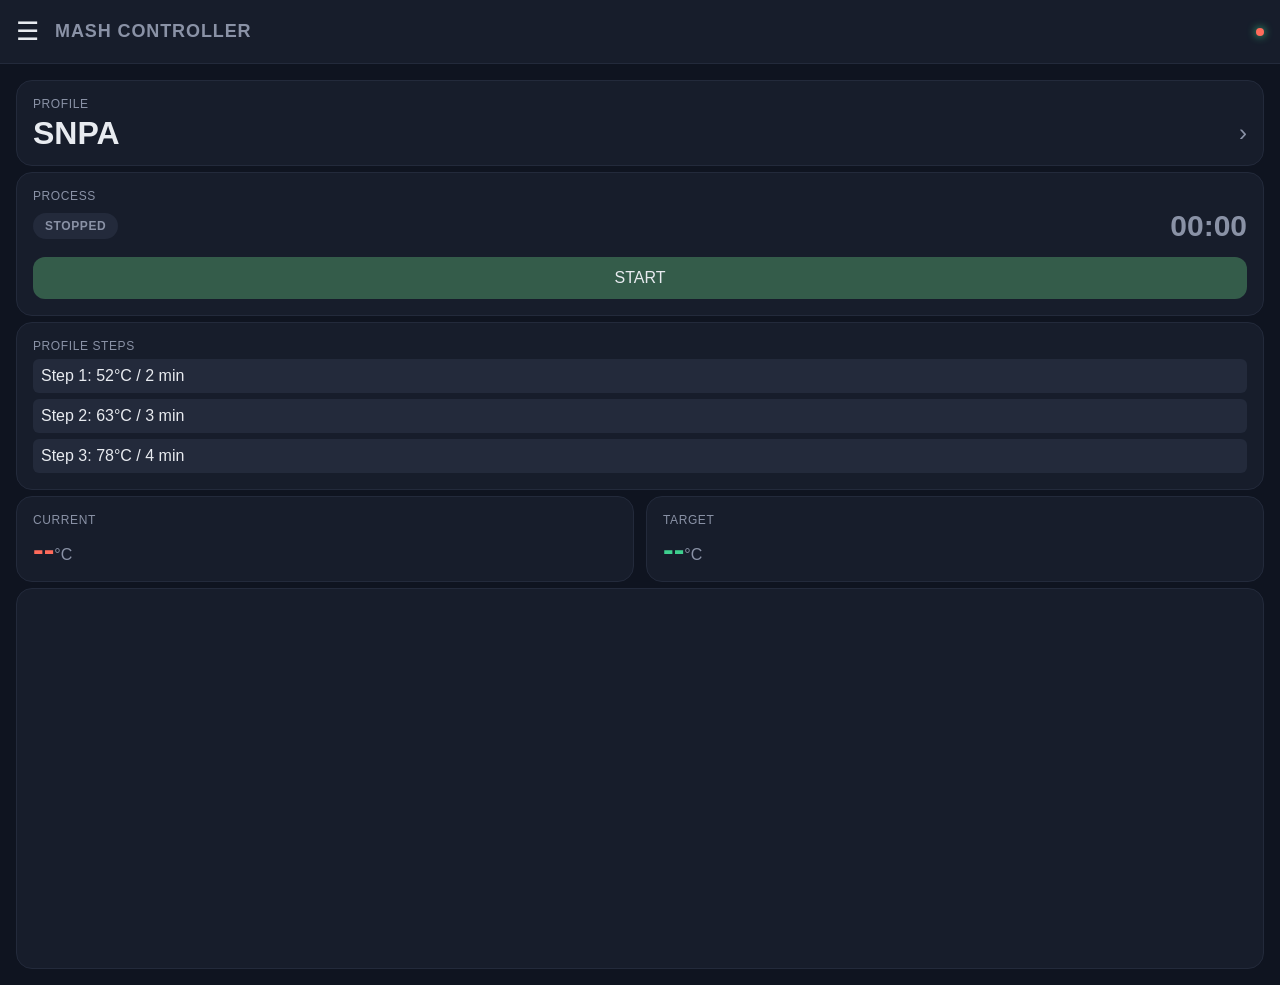
==== MashController/data/index.html @ 5d10b762 "initial upload" ====
<!DOCTYPE html>
<html lang="en">
<head>
  <meta charset="utf-8">
  <meta name="viewport" content="width=device-width, initial-scale=1.0, maximum-scale=1.0">
  <title>Mash Controller</title>
  <script src="chart.js"></script>

  
  <link rel="stylesheet" href="style.css">
</head>

<body>

<!-- Drawer menu -->
<div id="sideMenu">
  <h2>Menu</h2>
  <div class="menu-item" onclick="openScreen('main')">Главный экран</div>
  <div class="menu-item" onclick="openScreen('profiles')">Профили</div>
  <div class="menu-item" onclick="openScreen('settings')">Настройки</div>
</div>

<!-- Header -->
<div class="header">
  <span id="menuBtn">☰</span>
  <h1>Mash Controller</h1>
  <span class="status-dot" id="statusDot"></span>
</div>

<!-- MAIN SCREEN -->
<div id="main" class="screen active">

	<div class="stat-card profile-picker" onclick="openProfilePicker()">
	  <div class="label">Profile</div>
	  <div class="value-row">
	    <div class="value" id="activeProfileName">--</div>
	    <span class="chevron">›</span>
	  </div>
	</div>

	<div class="stat-card">
	  <div class="label">Process</div>

	  <div class="state-row">
		<span class="state-badge" id="stateBadge">Stopped</span>
		<span class="remaining-time inactive" id="remainingTime">00:00</span>
	  </div>

	  <div class="btn-row">
		<button class="btn green" id="btnStart" onclick="startSelectedProfile()">START</button>
		<button class="btn hidden" id="btnPause" onclick="pauseProfile()">PAUSE</button>
		<button class="btn green hidden" id="btnResume" onclick="resumeProfile()">RESUME</button>
		<button class="btn gray hidden" id="btnSkip" onclick="skipStep()">SKIP</button>
		<button class="btn hidden" id="btnStop" onclick="stopProfile()">STOP</button>
	  </div>
  </div>

	<div class="stat-card">
	  <div class="label">Profile Steps</div>
	  <div id="mainStepsContainer"></div>
	</div>

  <div class="stats-row">
    <div class="stat-card current">
      <div class="label">Current</div>
      <div class="value"><span id="curTemp">--</span><span class="unit">°C</span></div>
    </div>
    <div class="stat-card target">
      <div class="label">Target</div>
      <div class="value"><span id="targetTemp">--</span><span class="unit">°C</span></div>
    </div>
  </div>

  <div class="chart-card">
    <div class="chart-wrap">
      <canvas id="tempChart"></canvas>
    </div>
  </div>

</div>

<!-- PROFILES SCREEN -->
<div id="profiles" class="screen">

  <div class="stat-card">
    <div class="label">Редактор профилей</div>

    <!-- Выбор профиля -->
	<div class="profile-header">
		<div class="profile-select-row">

		  <select id="profileSelect" class="input-dark profile-select"></select>

		  <button class="btn green profile-add-btn" onclick="addProfile()">
			<span style="font-size:16px; line-height:0;">✚</span>
		  </button>

                  <!-- Кнопка удаления профиля -->
                  <button class="btn-trash profile-delete-btn" onclick="deleteProfile()">🗑
                </button>
		</div>
               
		
	</div>

	<!-- Имя профиля -->
			<div class="label-small">Имя профиля</div>
	<input id="profileName" class="input-dark" type="text" 
		   placeholder="Имя профиля" 
		   onchange="updateProfileName(this.value)"
		   style="margin-bottom:12px">

    <!-- Контейнер шагов -->
    <div id="stepsContainer"></div>

    <div style="margin-top:16px;">
      <button class="btn green" onclick="addStep()">Добавить шаг</button>
      <button class="btn" onclick="saveProfiles()">Сохранить</button>
    </div>
  </div>

</div>


<!-- SETTINGS SCREEN -->
<div id="settings" class="screen">
  <div class="stat-card">
    <div class="label">Settings</div>
    <p>General settings (hysteresis etc.)</p>
  </div>
</div>

<!-- Profile picker modal -->
<div id="profilePickerOverlay" class="modal-overlay" onclick="closeProfilePicker(event)">
  <div class="modal-sheet">
    <h2>Select Profile</h2>
    <div id="profilePickerList"></div>
  </div>
</div>

  <script src="script.js"></script>
</body>
</html>
---- MashController/data/style.css ----
:root {
      --bg: #0f1420;
      --card: #171d2b;
      --accent: #ff6b5b;
      --accent2: #3ecf8e;
      --text: #e8ebf0;
      --text-dim: #8a92a6;
      --border: #232a3b;
    }

    * { box-sizing: border-box; margin: 0; padding: 0; }

    body {
      background: var(--bg);
      color: var(--text);
      font-family: -apple-system, BlinkMacSystemFont, "Segoe UI", Roboto, sans-serif;
      min-height: 100vh;
      padding: 0;
    }

    /* Drawer menu */
    #sideMenu {
      position: fixed;
      top: 0;
      left: 0;
      width: 260px;
      height: 100%;
      background: var(--card);
      border-right: 1px solid var(--border);
      transform: translateX(-260px);
      transition: 0.3s;
      padding: 20px;
      z-index: 1000;
    }

    #sideMenu.open {
      transform: translateX(0);
    }

    #sideMenu h2 {
      margin-bottom: 20px;
      font-size: 16px;
      color: var(--text-dim);
      text-transform: uppercase;
    }

    .menu-item {
      padding: 12px 0;
      font-size: 16px;
      cursor: pointer;
      color: var(--text);
    }

    .menu-item:hover {
      color: var(--accent2);
    }

    /* Header */
    .header {
      display: flex;
      align-items: center;
      gap: 16px;
      padding: 16px;
      background: var(--card);
      border-bottom: 1px solid var(--border);
    }

    #menuBtn {
      font-size: 26px;
      cursor: pointer;
    }

    .header h1 {
      font-size: 18px;
      font-weight: 600;
      color: var(--text-dim);
      text-transform: uppercase;
      letter-spacing: 0.05em;
    }

    .status-dot {
      width: 8px;
      height: 8px;
      border-radius: 50%;
      background: var(--accent2);
      display: inline-block;
      box-shadow: 0 0 8px var(--accent2);
      margin-left: auto;
    }

    /* Screens */
    .screen {
      display: none;
      padding: 16px;
    }

    .screen.active {
      display: block;
    }

    /* Your original styles */
    .stats-row {
      display: flex;
      gap: 12px;
    }

    .stat-card {
      background: var(--card);
      border: 1px solid var(--border);
      border-radius: 16px;
      padding: 16px;
      flex: 1;
	  margin-bottom: 6px;
    }

    .stat-card .label {
      font-size: 12px;
      color: var(--text-dim);
      text-transform: uppercase;
      letter-spacing: 0.05em;
      margin-bottom: 6px;
    }

    .stat-card .value {
      font-size: 32px;
      font-weight: 700;
      line-height: 1;
    }

    .stat-card .value .unit {
      font-size: 16px;
      color: var(--text-dim);
      font-weight: 400;
    }

    .stat-card.current .value { color: var(--accent); }
    .stat-card.target .value { color: var(--accent2); }

    .chart-card {
      background: var(--card);
      border: 1px solid var(--border);
      border-radius: 16px;
      padding: 16px;
      flex: 1;
      min-height: 0;
      display: flex;
      flex-direction: column;
    }

    .chart-wrap {
      position: relative;
      width: 100%;
      aspect-ratio: 3.5 / 1;
    }

	.profile-header {
	  margin-bottom: 20px;
	  padding-bottom: 12px;
	  border-bottom: 1px solid var(--border);
	}
	
	.input-dark {
	  width: 100%;
	  padding: 10px 12px;
	  background: var(--card);
	  border: 1px solid var(--border);
	  border-radius: 12px;
	  color: var(--text);
	  font-size: 16px;
	  outline: none;
	  margin-bottom: 10px;
	}

	.input-dark:focus {
	  border-color: var(--accent2);
	}

	.btn {
	  background: #2a3144;        /* спокойный тёмный */
	  border: none;
	  padding: 12px 18px;
	  border-radius: 12px;
	  color: var(--text);
	  font-size: 16px;
	  cursor: pointer;
	  transition: 0.2s;
	}

	.btn:hover {
	  background: #3a4258;
	}

	.btn.green {
	  background: #345c4a;        /* приглушённый зелёный */
	}

	.btn.green:hover {
	  background: #3e6d57;
	}

	.btn.gray {
	  background: #232a3b;
	}

	.btn.gray:hover {
	  background: #2d3547;
	}

	.input-small {
	  width: 100%;
	  padding: 8px 10px;
	  background: var(--card);
	  border: 1px solid var(--border);
	  border-radius: 10px;
	  color: var(--text);
	  font-size: 14px;     /* уменьшенный размер */
	  outline: none;
	}

	.input-small:focus {
	  border-color: var(--accent2);
	}

	.label-small {
	  font-size: 11px;     /* меньше, чем обычная label */
	  color: var(--text-dim);
	  text-transform: uppercase;
	  letter-spacing: 0.05em;
	}

	.btn-trash {
	  background: #232a3b;
	  border: none;
	  width: 36px;
	  height: 36px;
	  border-radius: 10px;
	  display: flex;
	  align-items: center;
	  justify-content: center;
	  cursor: pointer;
	  transition: 0.2s;
	  color: var(--text-dim);
	  font-size: 20px; /* крупная иконка */
	}

	.btn-trash:hover {
	  background: #2d3547;
	  color: var(--accent);
	}

.profile-select-row {
  display: flex;
  gap: 10px;
  margin-bottom: 16px;
  align-items: center;
}
.profile-select {
  flex: 1;
}
.profile-add-btn {
  width: 52px;
}
.profile-delete-btn {
  width: 48px;
}

.state-row {
  display: flex;
  justify-content: space-between;
  align-items: center;
  margin-bottom: 14px;
}

.state-badge {
  padding: 6px 12px;
  border-radius: 999px;
  font-size: 12px;
  font-weight: 600;
  text-transform: uppercase;
  letter-spacing: 0.05em;
  background: #232a3b;
  color: var(--text-dim);
}

.state-badge.running {
  background: #345c4a;
  color: var(--accent2);
}

.state-badge.paused {
  background: #4a4325;
  color: #e8c547;
}

.remaining-time {
  font-size: 30px;
  font-weight: 700;
  font-variant-numeric: tabular-nums;
  color: var(--text);
}

.btn-row {
  display: flex;
  gap: 8px;
  flex-wrap: wrap;
}

.btn-row .btn {
  flex: 1;
  min-width: 80px;
}

.btn.gray {
  background: #232a3b;
}

.btn.gray:hover {
  background: #2d3547;
}

.hidden {
  display: none !important;
}

.profile-picker {
  cursor: pointer;
  transition: 0.2s;
}

.profile-picker:active {
  background: #1c2334;
}

.value-row {
  display: flex;
  justify-content: space-between;
  align-items: center;
}

.chevron {
  font-size: 24px;
  color: var(--text-dim);
}

.modal-overlay {
  display: none;
  position: fixed;
  top: 0;
  left: 0;
  width: 100%;
  height: 100%;
  background: rgba(0, 0, 0, 0.5);
  z-index: 2000;
  align-items: flex-end;
}

.modal-overlay.open {
  display: flex;
}

.modal-sheet {
  background: var(--card);
  border-radius: 20px 20px 0 0;
  border: 1px solid var(--border);
  border-bottom: none;
  padding: 20px;
  width: 100%;
  max-height: 70vh;
  overflow-y: auto;
}

.modal-sheet h2 {
  font-size: 16px;
  color: var(--text-dim);
  text-transform: uppercase;
  letter-spacing: 0.05em;
  margin-bottom: 16px;
}

.profile-option {
  padding: 14px 12px;
  border-radius: 12px;
  font-size: 16px;
  cursor: pointer;
  margin-bottom: 6px;
  transition: 0.2s;
}

.profile-option:hover {
  background: #232a3b;
}

.profile-option.selected {
  background: #345c4a;
  color: var(--accent2);
}

.profile-picker.disabled {
  cursor: not-allowed;
  opacity: 0.5;
}

.profile-picker.disabled .chevron {
  display: none;
}

.remaining-time.inactive {
  color: var(--text-dim);
}
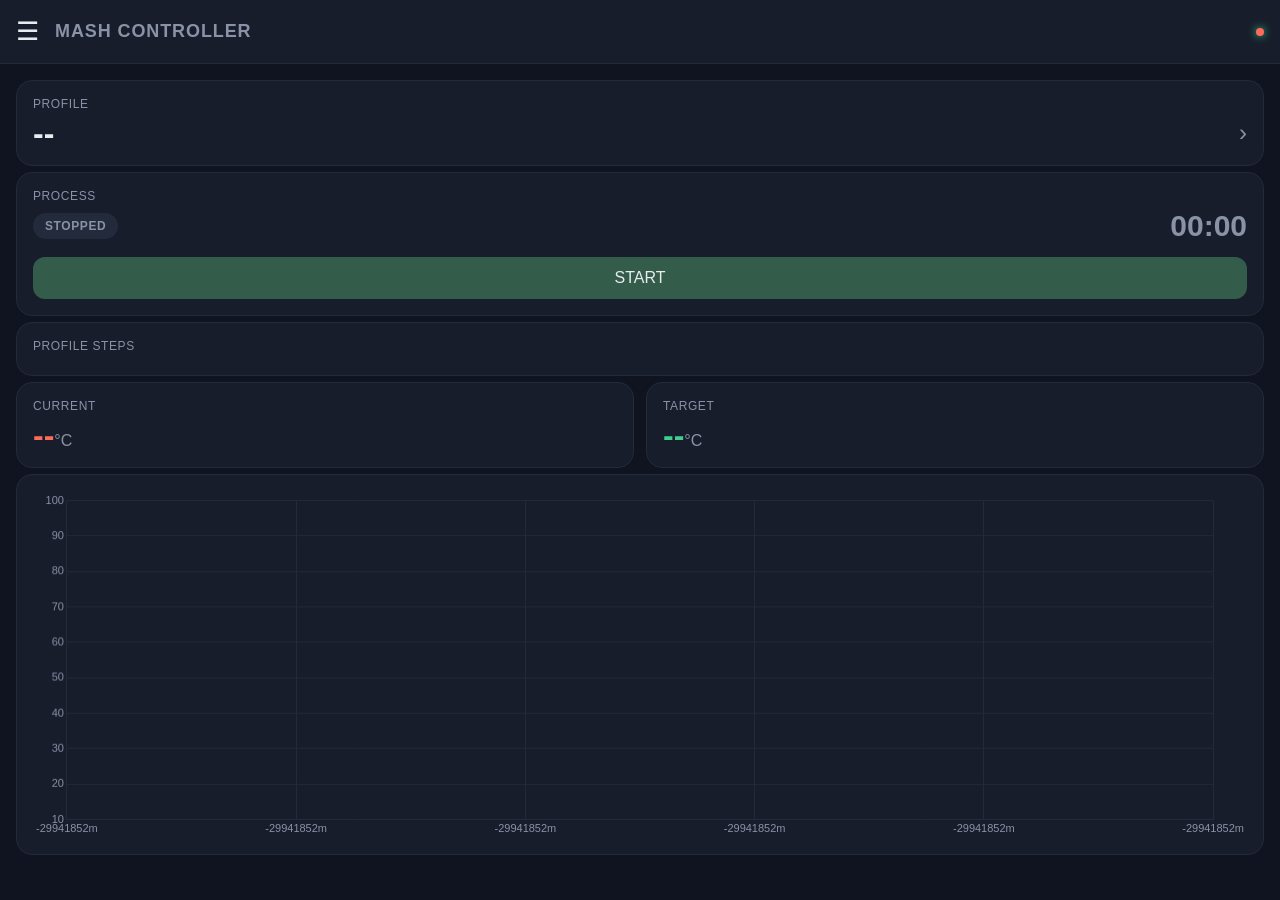
==== commit be071937: "Eeprom added" ====
--- a/MashController/data/index.html
+++ b/MashController/data/index.html
@@ -83,44 +83,47 @@
 <div id="profiles" class="screen">
 
   <div class="stat-card">
-    <div class="label">Редактор профилей</div>
+	<div class="label">Profiles Editor</div>
+	  <div id="profilesLocked" class="editor-locked hidden">
+		Stop the process to edit profiles.
+	  </div>
+	<div id="profilesEditor">
+		<!-- Выбор профиля -->
+		<div class="profile-header">
+			<div class="profile-select-row">
 
-    <!-- Выбор профиля -->
-	<div class="profile-header">
-		<div class="profile-select-row">
+			  <select id="profileSelect" class="input-dark profile-select"></select>
 
-		  <select id="profileSelect" class="input-dark profile-select"></select>
+			  <button class="btn green profile-add-btn" onclick="addProfile()">
+				<span style="font-size:16px; line-height:0;">✚</span>
+			  </button>
 
-		  <button class="btn green profile-add-btn" onclick="addProfile()">
-			<span style="font-size:16px; line-height:0;">✚</span>
-		  </button>
+					  <!-- Кнопка удаления профиля -->
+					  <button class="btn-trash profile-delete-btn" onclick="deleteProfile()">🗑
+					</button>
+			</div>
+				   
+			
+		</div>
 
-                  <!-- Кнопка удаления профиля -->
-                  <button class="btn-trash profile-delete-btn" onclick="deleteProfile()">🗑
-                </button>
+		<!-- Имя профиля -->
+				<div class="label-small">Profile Name</div>
+		<input id="profileName" class="input-dark" type="text" 
+			   placeholder="Имя профиля" 
+			   onchange="updateProfileName(this.value)"
+			   style="margin-bottom:12px">
+
+		<!-- Контейнер шагов -->
+		<div id="stepsContainer"></div>
+
+		<div class="profile-actions">
+		  <button class="btn green" onclick="addStep()">Add step</button>
+		  <button class="btn" onclick="saveProfiles()">Save Profiles</button>
 		</div>
-               
-		
+	  </div>
 	</div>
-
-	<!-- Имя профиля -->
-			<div class="label-small">Имя профиля</div>
-	<input id="profileName" class="input-dark" type="text" 
-		   placeholder="Имя профиля" 
-		   onchange="updateProfileName(this.value)"
-		   style="margin-bottom:12px">
-
-    <!-- Контейнер шагов -->
-    <div id="stepsContainer"></div>
-
-    <div style="margin-top:16px;">
-      <button class="btn green" onclick="addStep()">Добавить шаг</button>
-      <button class="btn" onclick="saveProfiles()">Сохранить</button>
-    </div>
-  </div>
-
 </div>
-
+	
 
 <!-- SETTINGS SCREEN -->
 <div id="settings" class="screen">
@@ -138,6 +141,23 @@
   </div>
 </div>
 
+<div id="toastContainer"></div>
+
+<div id="confirmOverlay" class="confirm-overlay hidden">
+    <div class="confirm-modal">
+        <h3 id="confirmTitle">Confirm Action</h3>
+
+        <p id="confirmMessage">
+            Are you sure?
+        </p>
+
+        <div class="confirm-actions">
+			<button id="confirmCancel" class="btn">Cancel</button>
+			<button id="confirmOk" class="btn">Confirm</button>        
+		</div>
+    </div>
+</div>
+
   <script src="script.js"></script>
 </body>
 </html>
--- a/MashController/data/style.css
+++ b/MashController/data/style.css
@@ -407,3 +407,261 @@
 .remaining-time.inactive {
   color: var(--text-dim);
 }
+
+#toastContainer {
+  position: fixed;
+  bottom: 20px;
+  left: 50%;
+  transform: translateX(-50%);
+  z-index: 3000;
+  display: flex;
+  flex-direction: column;
+  gap: 8px;
+  align-items: center;
+  pointer-events: none;
+}
+
+.toast {
+  background: var(--card);
+  border: 1px solid var(--border);
+  border-left: 3px solid var(--accent2);
+  border-radius: 12px;
+  padding: 12px 18px;
+  color: var(--text);
+  font-size: 14px;
+  box-shadow: 0 4px 16px rgba(0, 0, 0, 0.3);
+  opacity: 0;
+  transform: translateY(10px);
+  transition: 0.25s ease;
+  max-width: 90vw;
+}
+
+.toast.show {
+  opacity: 1;
+  transform: translateY(0);
+}
+
+.toast.error {
+  border-left-color: var(--accent);
+}
+
+.main-step {
+    display: flex;
+    align-items: center;
+    gap: 14px;
+    padding: 14px;
+    margin-top: 8px;
+
+    background: #1f2635;
+    border: 1px solid var(--border);
+    border-radius: 14px;
+
+    transition: all .2s ease;
+}
+
+.main-step.active {
+    background: rgba(62,207,142,.08);
+    border-color: var(--accent2);
+    box-shadow: 0 0 12px rgba(62,207,142,.18);
+}
+
+.main-step.completed {
+    opacity: .65;
+}
+
+.step-badge {
+    width: 40px;
+    height: 40px;
+
+    border-radius: 50%;
+
+    display: flex;
+    align-items: center;
+    justify-content: center;
+
+    font-weight: 700;
+
+    background: #2a3348;
+    border: 2px solid var(--border);
+
+    flex-shrink: 0;
+}
+
+.main-step.active .step-badge {
+    background: var(--accent2);
+    color: #111;
+    border-color: var(--accent2);
+}
+
+.step-info {
+    flex: 1;
+}
+
+.step-values {
+    display: flex;
+    gap: 10px;
+}
+
+.step-temp {
+    font-size: 18px;
+    font-weight: 700;
+    color: var(--accent2);
+
+    padding: 6px 12px;
+    border-radius: 999px;
+    background: rgba(62,207,142,.12);
+}
+
+.step-time {
+    font-size: 15px;
+    font-weight: 600;
+
+    padding: 6px 12px;
+    border-radius: 999px;
+    background: rgba(255,255,255,.06);
+}
+
+.confirm-overlay {
+    position: fixed;
+    inset: 0;
+
+    background: rgba(0,0,0,.65);
+
+    display: flex;
+    align-items: center;
+    justify-content: center;
+
+    z-index: 2000;
+
+    backdrop-filter: blur(4px);
+}
+
+.confirm-overlay.hidden {
+    display: none;
+}
+
+.confirm-modal {
+    width: min(420px, 90vw);
+
+    background: var(--panel);
+    border: 1px solid var(--border);
+    border-radius: 18px;
+
+    padding: 24px;
+
+    box-shadow:
+        0 20px 60px rgba(0,0,0,.5);
+}
+
+.confirm-modal h3 {
+    margin: 0 0 12px 0;
+    font-size: 1.2rem;
+}
+
+.confirm-modal p {
+    color: var(--text-dim);
+    margin-bottom: 20px;
+}
+
+.confirm-actions {
+    display: flex;
+    justify-content: flex-end;
+    gap: 10px;
+}
+
+#confirmCancel {
+    background: #3b455c;
+    color: white;
+}
+
+#confirmCancel:hover {
+    background: #4a5670;
+}
+
+#confirmOk {
+    background: #d9534f;
+    color: white;
+}
+
+#confirmOk:hover {
+    background: #c9302c;
+}
+
+.editor-disabled {
+    opacity: 0.45;
+    pointer-events: none;
+    filter: grayscale(0.3);
+}
+
+.editor-locked {
+    margin-top: 16px;
+    padding: 14px;
+
+    border-radius: 12px;
+    border: 1px solid #5b4f26;
+
+    background: rgba(255, 193, 7, 0.08);
+    color: #ffcc4d;
+
+    text-align: center;
+    font-weight: 600;
+}
+
+.profile-step-card {
+    margin-top: 12px;
+    padding: 16px;
+
+    background: #1f2635;
+    border: 1px solid var(--border);
+    border-radius: 14px;
+}
+
+.profile-step-header {
+    display: flex;
+    justify-content: space-between;
+    align-items: center;
+
+    margin-bottom: 14px;
+}
+
+.profile-step-number {
+    font-size: 14px;
+    font-weight: 700;
+    color: var(--accent2);
+
+    padding: 6px 12px;
+
+    border-radius: 999px;
+
+    background: rgba(62,207,142,.12);
+}
+
+.profile-step-grid {
+    display: grid;
+    grid-template-columns: 1fr 1fr;
+    gap: 12px;
+}
+
+.profile-header {
+    margin-bottom: 16px;
+}
+
+.profile-select {
+    height: 46px;
+    font-weight: 600;
+}
+
+.profile-actions {
+    display: flex;
+    gap: 10px;
+    margin-top: 18px;
+}
+
+.profile-actions .btn {
+    flex: 1;
+}
+
+button:disabled {
+    opacity: 0.5;
+    cursor: not-allowed;
+}
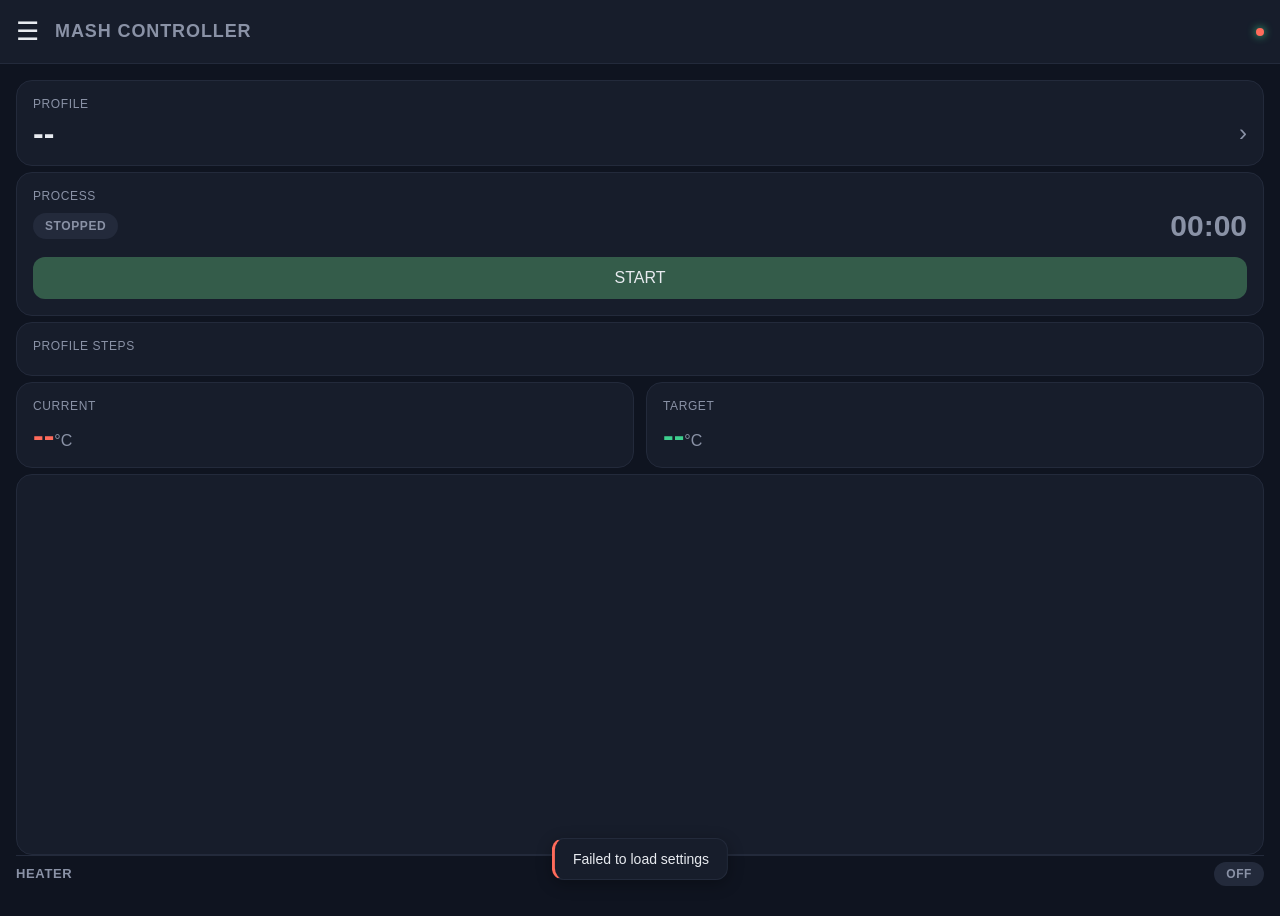
==== commit 219839ba: "Settings added" ====
--- a/MashController/data/index.html
+++ b/MashController/data/index.html
@@ -15,9 +15,9 @@
 <!-- Drawer menu -->
 <div id="sideMenu">
   <h2>Menu</h2>
-  <div class="menu-item" onclick="openScreen('main')">Главный экран</div>
-  <div class="menu-item" onclick="openScreen('profiles')">Профили</div>
-  <div class="menu-item" onclick="openScreen('settings')">Настройки</div>
+  <div class="menu-item" onclick="openScreen('main')">Home</div>
+  <div class="menu-item" onclick="openScreen('profiles')">Ptofiles</div>
+  <div class="menu-item" onclick="openScreen('settings')">Settings</div>
 </div>
 
 <!-- Header -->
@@ -45,7 +45,6 @@
 		<span class="state-badge" id="stateBadge">Stopped</span>
 		<span class="remaining-time inactive" id="remainingTime">00:00</span>
 	  </div>
-
 	  <div class="btn-row">
 		<button class="btn green" id="btnStart" onclick="startSelectedProfile()">START</button>
 		<button class="btn hidden" id="btnPause" onclick="pauseProfile()">PAUSE</button>
@@ -76,6 +75,11 @@
       <canvas id="tempChart"></canvas>
     </div>
   </div>
+
+	<div class="heater-row">
+		<span class="heater-label">Heater</span>
+		<span class="heater-badge off" id="heaterBadge">OFF</span>
+	</div>
 
 </div>
 
@@ -127,10 +131,100 @@
 
 <!-- SETTINGS SCREEN -->
 <div id="settings" class="screen">
-  <div class="stat-card">
-    <div class="label">Settings</div>
-    <p>General settings (hysteresis etc.)</p>
-  </div>
+
+  <div class="stat-card">
+    <div class="label">Temperature Control</div>
+
+    <div class="settings-group">
+
+      <div class="setting-row">
+        <div>
+          <div class="setting-title">Heater Hysteresis</div>
+          <div class="setting-desc">
+            Temperature band before heater switches.
+          </div>
+        </div>
+
+        <input
+          id="setHysteresis"
+          class="input-small"
+          type="number"
+          step="0.1"
+          min="0.1"
+          max="5.0">
+      </div>
+
+    </div>
+  </div>
+
+  <div class="stat-card">
+    <div class="label">Mixer</div>
+
+    <div class="settings-group">
+
+      <div class="setting-row">
+        <div>
+          <div class="setting-title">Run Duration</div>
+          <div class="setting-desc">
+            Mixer run time in seconds.
+          </div>
+        </div>
+
+        <input
+          id="setMixerDuration"
+          class="input-small"
+          type="number"
+          min="1"
+          max="300">
+      </div>
+
+      <div class="setting-row">
+        <div>
+          <div class="setting-title">Power</div>
+          <div class="setting-desc">
+            PWM duty cycle percentage.
+          </div>
+        </div>
+
+        <input
+          id="setMixerPower"
+          class="input-small"
+          type="number"
+          min="0"
+          max="100">
+      </div>
+
+    </div>
+  </div>
+
+  <div class="stat-card">
+    <div class="label">Network</div>
+
+    <div class="settings-group">
+
+      <div class="label-small">WiFi SSID</div>
+      <input
+        id="setWifiSsid"
+        class="input-dark"
+        type="text">
+
+      <div class="label-small" style="margin-top:12px;">
+        WiFi Password
+      </div>
+
+      <input
+        id="setWifiPass"
+        class="input-dark"
+        type="password"
+        placeholder="Leave empty to keep unchanged">
+    </div>
+  </div>
+
+  <button class="btn green settings-save-btn"
+          onclick="saveSettings()">
+    Save Settings
+  </button>
+
 </div>
 
 <!-- Profile picker modal -->
--- a/MashController/data/style.css
+++ b/MashController/data/style.css
@@ -665,3 +665,73 @@
     opacity: 0.5;
     cursor: not-allowed;
 }
+
+.heater-row {
+    display: flex;
+    justify-content: space-between;
+    align-items: center;
+    margin-bottom: 14px;
+    padding-top: 6px;
+    border-top: 1px solid var(--border);
+}
+
+.heater-label {
+    color: var(--text-dim);
+    font-size: 13px;
+    font-weight: 600;
+    text-transform: uppercase;
+    letter-spacing: 0.05em;
+}
+
+.heater-badge {
+    padding: 5px 12px;
+    border-radius: 999px;
+    font-size: 12px;
+    font-weight: 700;
+    text-transform: uppercase;
+    letter-spacing: 0.05em;
+    background: #232a3b;
+}
+
+.heater-badge.on {
+    background: rgba(255,107,91,.15);
+    color: var(--accent);
+    box-shadow: 0 0 10px rgba(255,107,91,.18);
+}
+
+.heater-badge.off {
+    color: var(--text-dim);
+}
+
+.settings-group {
+    display: flex;
+    flex-direction: column;
+    gap: 14px;
+}
+
+.setting-row {
+    display: flex;
+    align-items: center;
+    justify-content: space-between;
+    gap: 16px;
+}
+
+.setting-title {
+    font-weight: 600;
+}
+
+.setting-desc {
+    color: var(--text-dim);
+    font-size: 12px;
+    margin-top: 2px;
+}
+
+.setting-row input {
+    width: 100px;
+    text-align: center;
+}
+
+.settings-save-btn {
+    width: 100%;
+    margin-top: 16px;
+}
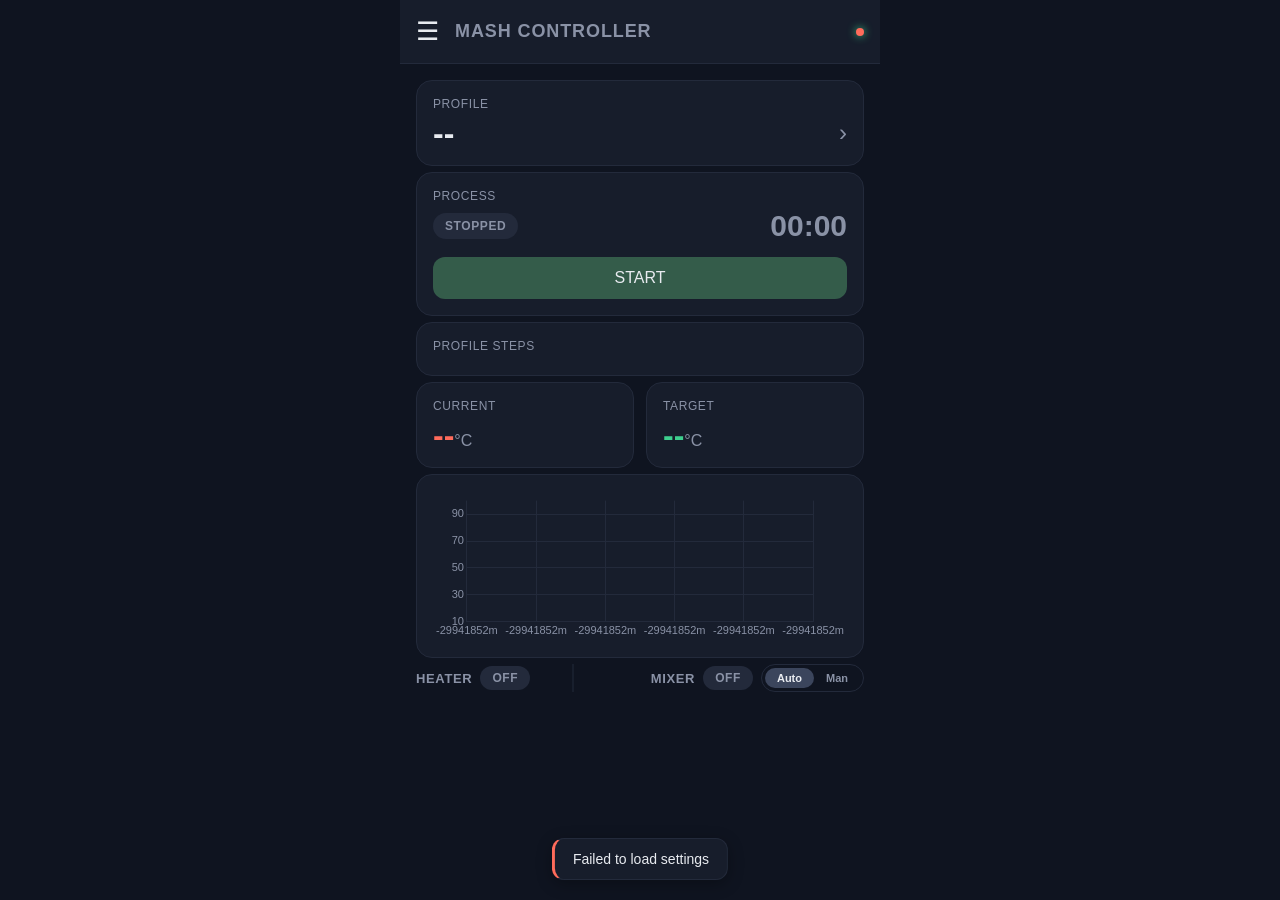
==== commit 571f8bb1: "Mixer control" ====
--- a/MashController/data/index.html
+++ b/MashController/data/index.html
@@ -19,213 +19,234 @@
   <div class="menu-item" onclick="openScreen('profiles')">Ptofiles</div>
   <div class="menu-item" onclick="openScreen('settings')">Settings</div>
 </div>
-
-<!-- Header -->
-<div class="header">
-  <span id="menuBtn">☰</span>
-  <h1>Mash Controller</h1>
-  <span class="status-dot" id="statusDot"></span>
-</div>
-
-<!-- MAIN SCREEN -->
-<div id="main" class="screen active">
-
-	<div class="stat-card profile-picker" onclick="openProfilePicker()">
-	  <div class="label">Profile</div>
-	  <div class="value-row">
-	    <div class="value" id="activeProfileName">--</div>
-	    <span class="chevron">›</span>
-	  </div>
-	</div>
-
-	<div class="stat-card">
-	  <div class="label">Process</div>
-
-	  <div class="state-row">
-		<span class="state-badge" id="stateBadge">Stopped</span>
-		<span class="remaining-time inactive" id="remainingTime">00:00</span>
-	  </div>
-	  <div class="btn-row">
-		<button class="btn green" id="btnStart" onclick="startSelectedProfile()">START</button>
-		<button class="btn hidden" id="btnPause" onclick="pauseProfile()">PAUSE</button>
-		<button class="btn green hidden" id="btnResume" onclick="resumeProfile()">RESUME</button>
-		<button class="btn gray hidden" id="btnSkip" onclick="skipStep()">SKIP</button>
-		<button class="btn hidden" id="btnStop" onclick="stopProfile()">STOP</button>
-	  </div>
-  </div>
-
-	<div class="stat-card">
-	  <div class="label">Profile Steps</div>
-	  <div id="mainStepsContainer"></div>
-	</div>
-
-  <div class="stats-row">
-    <div class="stat-card current">
-      <div class="label">Current</div>
-      <div class="value"><span id="curTemp">--</span><span class="unit">°C</span></div>
-    </div>
-    <div class="stat-card target">
-      <div class="label">Target</div>
-      <div class="value"><span id="targetTemp">--</span><span class="unit">°C</span></div>
-    </div>
-  </div>
-
-  <div class="chart-card">
-    <div class="chart-wrap">
-      <canvas id="tempChart"></canvas>
-    </div>
-  </div>
-
-	<div class="heater-row">
-		<span class="heater-label">Heater</span>
-		<span class="heater-badge off" id="heaterBadge">OFF</span>
-	</div>
-
-</div>
-
-<!-- PROFILES SCREEN -->
-<div id="profiles" class="screen">
-
-  <div class="stat-card">
-	<div class="label">Profiles Editor</div>
-	  <div id="profilesLocked" class="editor-locked hidden">
-		Stop the process to edit profiles.
-	  </div>
-	<div id="profilesEditor">
-		<!-- Выбор профиля -->
-		<div class="profile-header">
-			<div class="profile-select-row">
-
-			  <select id="profileSelect" class="input-dark profile-select"></select>
-
-			  <button class="btn green profile-add-btn" onclick="addProfile()">
-				<span style="font-size:16px; line-height:0;">✚</span>
-			  </button>
-
-					  <!-- Кнопка удаления профиля -->
-					  <button class="btn-trash profile-delete-btn" onclick="deleteProfile()">🗑
-					</button>
-			</div>
-				   
-			
-		</div>
-
-		<!-- Имя профиля -->
-				<div class="label-small">Profile Name</div>
-		<input id="profileName" class="input-dark" type="text" 
-			   placeholder="Имя профиля" 
-			   onchange="updateProfileName(this.value)"
-			   style="margin-bottom:12px">
-
-		<!-- Контейнер шагов -->
-		<div id="stepsContainer"></div>
-
-		<div class="profile-actions">
-		  <button class="btn green" onclick="addStep()">Add step</button>
-		  <button class="btn" onclick="saveProfiles()">Save Profiles</button>
-		</div>
-	  </div>
-	</div>
-</div>
-	
-
-<!-- SETTINGS SCREEN -->
-<div id="settings" class="screen">
-
-  <div class="stat-card">
-    <div class="label">Temperature Control</div>
-
-    <div class="settings-group">
-
-      <div class="setting-row">
-        <div>
-          <div class="setting-title">Heater Hysteresis</div>
-          <div class="setting-desc">
-            Temperature band before heater switches.
-          </div>
-        </div>
-
-        <input
-          id="setHysteresis"
-          class="input-small"
-          type="number"
-          step="0.1"
-          min="0.1"
-          max="5.0">
-      </div>
-
-    </div>
-  </div>
-
-  <div class="stat-card">
-    <div class="label">Mixer</div>
-
-    <div class="settings-group">
-
-      <div class="setting-row">
-        <div>
-          <div class="setting-title">Run Duration</div>
-          <div class="setting-desc">
-            Mixer run time in seconds.
-          </div>
-        </div>
-
-        <input
-          id="setMixerDuration"
-          class="input-small"
-          type="number"
-          min="1"
-          max="300">
-      </div>
-
-      <div class="setting-row">
-        <div>
-          <div class="setting-title">Power</div>
-          <div class="setting-desc">
-            PWM duty cycle percentage.
-          </div>
-        </div>
-
-        <input
-          id="setMixerPower"
-          class="input-small"
-          type="number"
-          min="0"
-          max="100">
-      </div>
-
-    </div>
-  </div>
-
-  <div class="stat-card">
-    <div class="label">Network</div>
-
-    <div class="settings-group">
-
-      <div class="label-small">WiFi SSID</div>
-      <input
-        id="setWifiSsid"
-        class="input-dark"
-        type="text">
-
-      <div class="label-small" style="margin-top:12px;">
-        WiFi Password
-      </div>
-
-      <input
-        id="setWifiPass"
-        class="input-dark"
-        type="password"
-        placeholder="Leave empty to keep unchanged">
-    </div>
-  </div>
-
-  <button class="btn green settings-save-btn"
-          onclick="saveSettings()">
-    Save Settings
-  </button>
-
-</div>
+<div id="sideMenuBackdrop"></div>
+
+<div id="app">
+
+	<!-- Header -->
+	<div class="header">
+	  <span id="menuBtn">☰</span>
+	  <h1>Mash Controller</h1>
+	  <span class="status-dot" id="statusDot"></span>
+	</div>
+
+	<!-- MAIN SCREEN -->
+	<div id="main" class="screen active">
+
+		<div class="stat-card profile-picker" onclick="openProfilePicker()">
+		  <div class="label">Profile</div>
+		  <div class="value-row">
+			<div class="value" id="activeProfileName">--</div>
+			<span class="chevron">›</span>
+		  </div>
+		</div>
+
+		<div class="stat-card">
+		  <div class="label">Process</div>
+
+		  <div class="state-row">
+			<span class="state-badge" id="stateBadge">Stopped</span>
+			<span class="remaining-time inactive" id="remainingTime">00:00</span>
+		  </div>
+		  <div class="btn-row">
+			<button class="btn green" id="btnStart" onclick="startSelectedProfile()">START</button>
+			<button class="btn hidden" id="btnPause" onclick="pauseProfile()">PAUSE</button>
+			<button class="btn green hidden" id="btnResume" onclick="resumeProfile()">RESUME</button>
+			<button class="btn gray hidden" id="btnSkip" onclick="skipStep()">SKIP</button>
+			<button class="btn hidden" id="btnStop" onclick="stopProfile()">STOP</button>
+		  </div>
+	  </div>
+
+		<div class="stat-card">
+		  <div class="label">Profile Steps</div>
+		  <div id="mainStepsContainer"></div>
+		</div>
+
+	  <div class="stats-row">
+		<div class="stat-card current">
+		  <div class="label">Current</div>
+		  <div class="value"><span id="curTemp">--</span><span class="unit">°C</span></div>
+		</div>
+		<div class="stat-card target">
+		  <div class="label">Target</div>
+		  <div class="value"><span id="targetTemp">--</span><span class="unit">°C</span></div>
+		</div>
+	  </div>
+
+	  <div class="chart-card">
+		<div class="chart-wrap">
+		  <canvas id="tempChart"></canvas>
+		</div>
+	  </div>
+
+		<div class="device-status-row">
+
+			<div class="device-status-item">
+				<span class="heater-label">Heater</span>
+				<span class="heater-badge off" id="heaterBadge">OFF</span>
+			</div>
+
+			<span class="device-status-divider"></span>
+
+			<div class="device-status-item">
+				<span class="heater-label">Mixer</span>
+				<button class="heater-badge off" id="mixerBadge" onclick="onMixerBadgeClick()">OFF</button>
+				<div class="mode-toggle" id="mixerModeToggle" onclick="toggleMixerMode()">
+					<span class="mode-toggle-option active" id="mixerAutoLabel">Auto</span>
+					<span class="mode-toggle-option" id="mixerManLabel">Man</span>
+				</div>
+			</div>
+
+		</div>
+
+	</div>
+
+	<!-- PROFILES SCREEN -->
+	<div id="profiles" class="screen">
+
+	  <div class="stat-card">
+		<div class="label">Profiles Editor</div>
+		  <div id="profilesLocked" class="editor-locked hidden">
+			Stop the process to edit profiles.
+		  </div>
+		<div id="profilesEditor">
+			<!-- Выбор профиля -->
+			<div class="profile-header">
+				<div class="profile-select-row">
+
+				  <select id="profileSelect" class="input-dark profile-select"></select>
+
+				  <button class="btn green profile-add-btn" onclick="addProfile()">
+					<span style="font-size:16px; line-height:0;">✚</span>
+				  </button>
+
+						  <!-- Кнопка удаления профиля -->
+						  <button class="btn-trash profile-delete-btn" onclick="deleteProfile()">🗑
+						</button>
+				</div>
+					   
+				
+			</div>
+
+			<!-- Имя профиля -->
+					<div class="label-small">Profile Name</div>
+			<input id="profileName" class="input-dark" type="text" 
+				   placeholder="Имя профиля" 
+				   onchange="updateProfileName(this.value)"
+				   style="margin-bottom:12px">
+
+			<!-- Контейнер шагов -->
+			<div id="stepsContainer"></div>
+
+			<div class="profile-actions">
+			  <button class="btn green" onclick="addStep()">Add step</button>
+			  <button class="btn" onclick="saveProfiles()">Save Profiles</button>
+			</div>
+		  </div>
+		</div>
+	</div>
+		
+
+	<!-- SETTINGS SCREEN -->
+	<div id="settings" class="screen">
+
+	  <div class="stat-card">
+		<div class="label">Temperature Control</div>
+
+		<div class="settings-group">
+
+		  <div class="setting-row">
+			<div>
+			  <div class="setting-title">Heater Hysteresis</div>
+			  <div class="setting-desc">
+				Temperature band before heater switches.
+			  </div>
+			</div>
+
+			<input
+			  id="setHysteresis"
+			  class="input-small"
+			  type="number"
+			  step="0.1"
+			  min="0.1"
+			  max="5.0">
+		  </div>
+
+		</div>
+	  </div>
+
+	  <div class="stat-card">
+		<div class="label">Mixer</div>
+
+		<div class="settings-group">
+
+		  <div class="setting-row">
+			<div>
+			  <div class="setting-title">Mixer On Time</div>
+			  <div class="setting-desc">
+				Seconds the mixer runs per cycle.
+			  </div>
+			</div>
+
+			<input
+			  id="setMixerOnSec"
+			  class="input-small"
+			  type="number"
+			  min="1"
+			  max="300">
+		  </div>
+
+		  <div class="setting-row">
+			<div>
+			  <div class="setting-title">Mixer Rest Time</div>
+			  <div class="setting-desc">
+				Seconds it rests between runs.
+			  </div>
+			</div>
+
+			<input
+			  id="setMixerRestSec"
+			  class="input-small"
+			  type="number"
+			  min="0"
+			  max="600">
+		  </div>
+
+		</div>
+	  </div>
+
+	  <div class="stat-card">
+		<div class="label">Network</div>
+
+		<div class="settings-group">
+
+		  <div class="label-small">WiFi SSID</div>
+		  <input
+			id="setWifiSsid"
+			class="input-dark"
+			type="text">
+
+		  <div class="label-small" style="margin-top:12px;">
+			WiFi Password
+		  </div>
+
+		  <input
+			id="setWifiPass"
+			class="input-dark"
+			type="password"
+			placeholder="Leave empty to keep unchanged">
+		</div>
+	  </div>
+
+	  <button class="btn green settings-save-btn"
+			  onclick="saveSettings()">
+		Save Settings
+	  </button>
+
+	</div>
+
+</div><!-- /#app -->
+
 
 <!-- Profile picker modal -->
 <div id="profilePickerOverlay" class="modal-overlay" onclick="closeProfilePicker(event)">
--- a/MashController/data/style.css
+++ b/MashController/data/style.css
@@ -17,6 +17,11 @@
       min-height: 100vh;
       padding: 0;
     }
+
+	@media (min-width: 600px) {
+	  body { display: flex; justify-content: center; }
+	  #app { max-width: 480px; width: 100%; }
+	}
 
     /* Drawer menu */
     #sideMenu {
@@ -55,6 +60,21 @@
       color: var(--accent2);
     }
 
+	#sideMenuBackdrop {
+	  display: none;
+	  position: fixed;
+	  top: 0;
+	  left: 0;
+	  width: 100%;
+	  height: 100%;
+	  background: rgba(0, 0, 0, 0.5);
+	  z-index: 999; /* just below #sideMenu's 1000 */
+	}
+
+	#sideMenuBackdrop.open {
+	  display: block;
+	}
+
     /* Header */
     .header {
       display: flex;
@@ -666,13 +686,67 @@
     cursor: not-allowed;
 }
 
-.heater-row {
-    display: flex;
+.device-status-row {
+    position: relative;
+    display: flex;
+    align-items: center;
     justify-content: space-between;
+    margin-bottom: 0;
+    padding-top: 6px;
+}
+
+.device-status-item {
+    display: flex;
     align-items: center;
-    margin-bottom: 14px;
-    padding-top: 6px;
-    border-top: 1px solid var(--border);
+    gap: 8px;
+}
+
+.device-status-divider {
+    position: absolute;
+    left: 35%;
+    top: 6px;
+    bottom: 0;
+    transform: translateX(-50%);
+    width: 1px;
+    background: var(--border);
+}
+
+.device-status-item .heater-badge {
+    border: none;
+    font-family: inherit;
+    cursor: default;
+    white-space: nowrap;
+}
+
+.device-status-item .heater-badge.manual {
+    cursor: pointer;
+}
+
+.mode-toggle {
+    display: flex;
+    background: var(--bg);
+    border: 1px solid var(--border);
+    border-radius: 999px;
+    padding: 3px;
+    cursor: pointer;
+    user-select: none;
+    flex-shrink: 0;
+}
+
+.mode-toggle-option {
+    padding: 4px 12px;
+    border-radius: 999px;
+    font-size: 11px;
+    font-weight: 600;
+    color: var(--text-dim);
+    transition: 0.2s;
+    pointer-events: none;
+    white-space: nowrap;
+}
+
+.mode-toggle-option.active {
+    background: #3b455c;
+    color: var(--text);
 }
 
 .heater-label {
